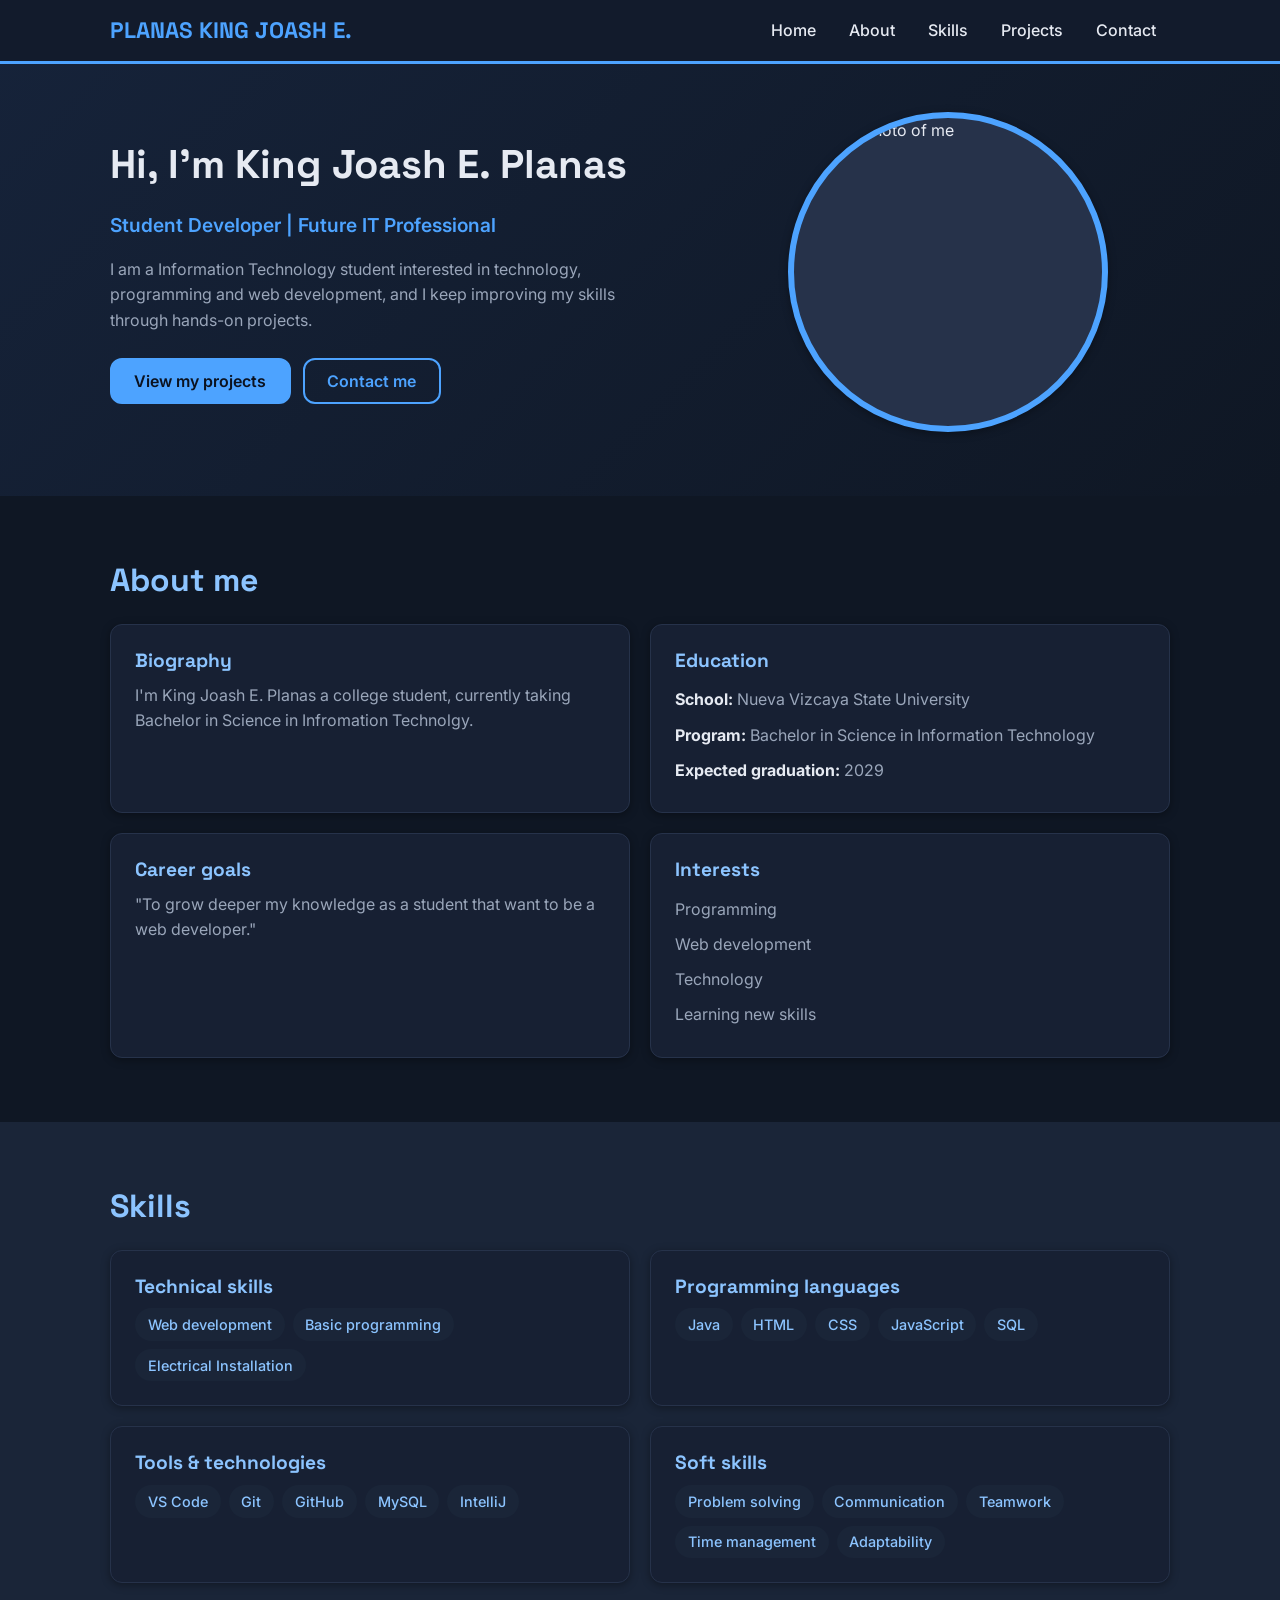
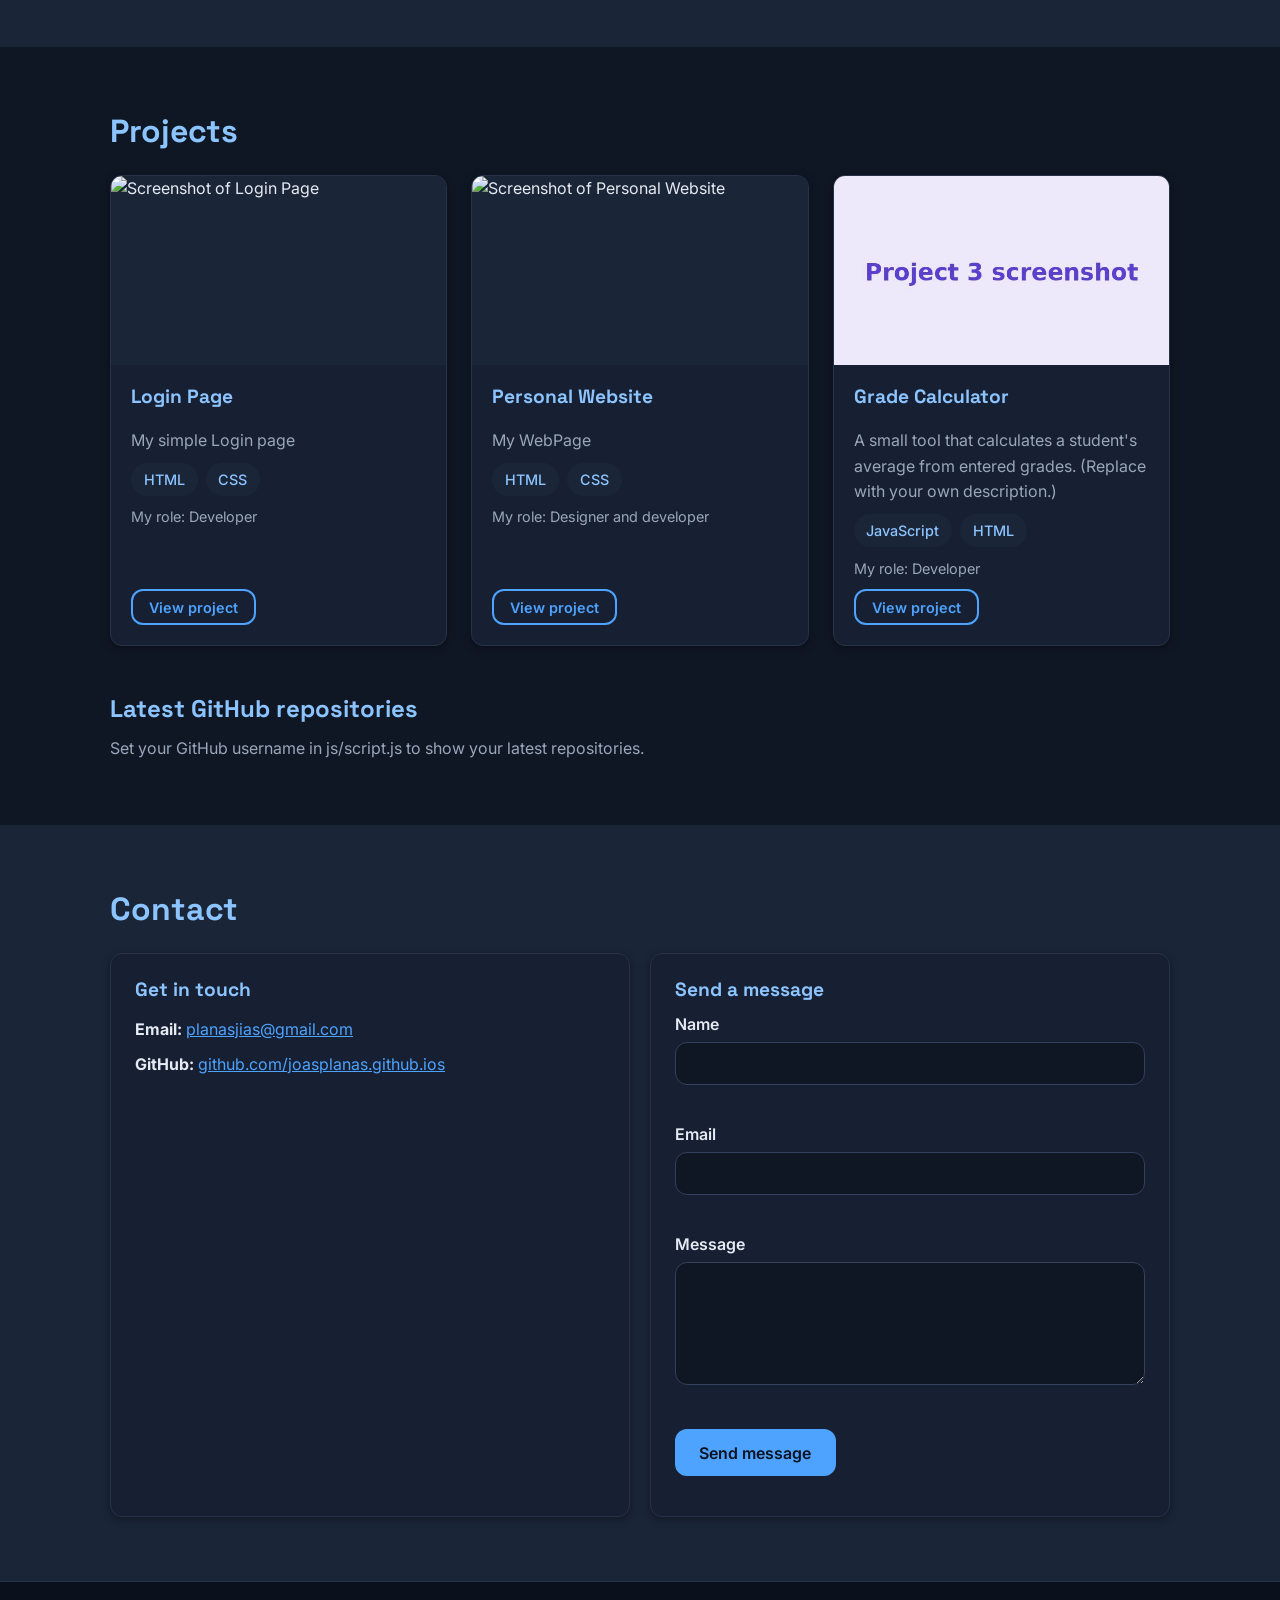
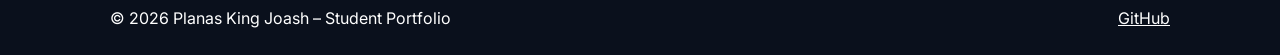
==== index.html @ b7f58247 "First version of my portfolio" ====
<!DOCTYPE html>
<html lang="en">
<head>
  <meta charset="UTF-8">
  <meta name="viewport" content="width=device-width, initial-scale=1.0">
  <title>PLANAS | Student Portfolio</title>
  <meta name="description" content="Student portfolio of [YOUR NAME]: about me, skills, projects, latest GitHub repositories and contact details.">

  <!-- Fonts: one for headings, one for body text (system fonts are used if these cannot load) -->
  <link rel="preconnect" href="https://fonts.googleapis.com">
  <link rel="preconnect" href="https://fonts.gstatic.com" crossorigin>
  <link href="https://fonts.googleapis.com/css2?family=Space+Grotesk:wght@500;600;700&family=Inter:wght@400;500;600&display=swap" rel="stylesheet">
  <link rel="stylesheet" href="css/style.css">
</head>
<body>

  <!-- ============ HEADER / NAVIGATION ============ -->
  <header class="site-header">
    <nav class="navbar container" aria-label="Main navigation">
      <a href="#home" class="logo" aria-label="Go to top of page">PLANAS KING JOASH E.</a>

      <button class="nav-toggle" id="navToggle" aria-expanded="false" aria-controls="navMenu" aria-label="Open menu">
        <span class="bar"></span><span class="bar"></span><span class="bar"></span>
      </button>

      <ul class="nav-menu" id="navMenu">
        <li><a href="#home">Home</a></li>
        <li><a href="#about">About</a></li>
        <li><a href="#skills">Skills</a></li>
        <li><a href="#projects">Projects</a></li>
        <li><a href="#contact">Contact</a></li>
      </ul>
    </nav>
  </header>

  <main>

    <!-- ============ HOME ============ -->
    <section id="home" class="hero">
      <div class="container hero-grid">
        <div class="hero-text">
          <h1>Hi, I'm King Joash E. Planas</h1>
          <p class="tagline">Student Developer | Future IT Professional</p>
          <p class="intro">
            I am a Information Technology student interested in technology, programming and web
            development, and I keep improving my skills through hands-on projects.
          </p>
          <div class="hero-buttons">
            <a href="#projects" class="btn btn-primary">View my projects</a>
            <a href="#contact" class="btn btn-outline">Contact me</a>
          </div>
        </div>

        <div class="hero-photo">
          <!-- Put your photo at images/profile.jpg (under 500 KB) -->
          <img src="C:\Users\LENOVO\Pictures\Camera Roll\Messenger_creation_1019975E-A663-4988-AFBF-6A23C6EF9F8F.jpeg" alt="Profile photo of me" width="320" height="320">
        </div>
      </div>
    </section>

    <!-- ============ ABOUT ============ -->
    <section id="about" class="section">
      <div class="container">
        <h2>About me</h2>
        <div class="about-grid">
          <article class="card">
            <h3>Biography</h3>
            <p>I'm King Joash E. Planas a college student, currently taking Bachelor in Science in Infromation Technolgy. </p>
          </article>
          <article class="card">
            <h3>Education</h3>
            <ul class="plain-list">
              <li><strong>School:</strong> Nueva Vizcaya State University</li>
              <li><strong>Program:</strong> Bachelor in Science in Information Technology</li>
              <li><strong>Expected graduation:</strong> 2029</li>
            </ul>
          </article>
          <article class="card">
            <h3>Career goals</h3>
            <p>"To grow deeper my knowledge as a student that want to be a web developer."</p>
          </article>
          <article class="card">
            <h3>Interests</h3>
            <ul class="plain-list">
              <li>Programming</li>
              <li>Web development</li>
              <li>Technology</li>
              <li>Learning new skills</li>
            </ul>
          </article>
        </div>
      </div>
    </section>

    <!-- ============ SKILLS ============ -->
    <section id="skills" class="section section-alt">
      <div class="container">
        <h2>Skills</h2>
        <div class="skills-grid">
          <article class="card">
            <h3>Technical skills</h3>
            <ul class="badges">
              <li>Web development</li>
              <li>Basic programming</li>
              <li>Electrical Installation</li>
            </ul>
          </article>
          <article class="card">
            <h3>Programming languages</h3>
            <ul class="badges">
              <li>Java</li>
              <li>HTML</li>
              <li>CSS</li>
              <li>JavaScript</li>
              <li>SQL</li>
            </ul>
          </article>
          <article class="card">
            <h3>Tools &amp; technologies</h3>
            <ul class="badges">
              <li>VS Code</li>
              <li>Git</li>
              <li>GitHub</li>
              <li>MySQL</li>
              <li>IntelliJ</li>
            </ul>
          </article>
          <article class="card">
            <h3>Soft skills</h3>
            <ul class="badges">
              <li>Problem solving</li>
              <li>Communication</li>
              <li>Teamwork</li>
              <li>Time management</li>
              <li>Adaptability</li>
            </ul>
          </article>
        </div>
      </div>
    </section>

    <!-- ============ PROJECTS ============ -->
    <section id="projects" class="section">
      <div class="container">
        <h2>Projects</h2>

        <!-- Cards are generated by js/script.js from data/projects.json -->
        <div id="projectsGrid" class="projects-grid" aria-live="polite">
          <p class="status-message">Loading projects...</p>
        </div>

        <h3 class="subheading">Latest GitHub repositories</h3>
        <!-- Filled by js/script.js using the GitHub REST API -->
        <ul id="repoList" class="repo-list" aria-live="polite">
          <li class="status-message">Loading repositories...</li>
        </ul>
      </div>
    </section>

    <!-- ============ CONTACT ============ -->
    <section id="contact" class="section section-alt">
      <div class="container">
        <h2>Contact</h2>
        <div class="contact-grid">

          <div class="card">
            <h3>Get in touch</h3>
            <ul class="plain-list">
              <li><strong>Email:</strong> <a href="mailto:your.email@example.com">planasjias@gmail.com</a></li>
              <li><strong>GitHub:</strong> <a href="https://github.com/YOUR-GITHUB-USERNAME" target="_blank" rel="noopener">github.com/joasplanas.github.ios
              </a></li>
            </ul>
          </div>

          <form class="card" id="contactForm" novalidate>
            <h3>Send a message</h3>

            <div class="form-group">
              <label for="name">Name</label>
              <input type="text" id="name" name="name" autocomplete="name">
              <span class="error" id="nameError" role="alert"></span>
            </div>

            <div class="form-group">
              <label for="email">Email</label>
              <input type="email" id="email" name="email" autocomplete="email">
              <span class="error" id="emailError" role="alert"></span>
            </div>

            <div class="form-group">
              <label for="message">Message</label>
              <textarea id="message" name="message" rows="5"></textarea>
              <span class="error" id="messageError" role="alert"></span>
            </div>

            <button type="submit" class="btn btn-primary">Send message</button>
            <p class="form-success" id="formSuccess" role="status"></p>
          </form>

        </div>
      </div>
    </section>

  </main>

  <!-- ============ FOOTER ============ -->
  <footer class="site-footer">
    <div class="container footer-inner">
      <p>&copy; 2026 Planas King Joash &ndash; Student Portfolio</p>
      <p>
        <a href="https://github.com/YOUR-GITHUB-USERNAME" target="_blank" rel="noopener">GitHub</a>
        
      </p>
    </div>
  </footer>

  <!-- Personal feature: Back to top button -->
  <button id="backToTop" class="back-to-top" aria-label="Back to top">&uarr;</button>

  <script src="js/script.js"></script>
</body>
</html>
---- css/style.css ----
/* =========================================================
   Student Portfolio - style.css
   Theme: Midnight dark mode: navy page with sky-blue accents. Change colors in :root below.
   ========================================================= */

/* ---------- 1. Color theme and fonts (CSS variables) ---------- */
:root {
  --primary: #4DA3FF;
  --primary-dark: #8CC4FF;
  --lavender: #1A2538;
  --background: #0F1724;
  --surface: #172033;
  --text: #E6EAF2;
  --muted: #9AA6BA;
  --border: #26324A;

  --font-heading: "Space Grotesk", "Segoe UI", sans-serif;
  --font-body: "Inter", "Segoe UI", Arial, sans-serif;

  --radius: 12px;
  --shadow: 0 2px 8px rgba(0, 0, 0, 0.35);
  --nav-height: 64px;
}

/* ---------- 2. Base styles ---------- */
*, *::before, *::after { box-sizing: border-box; }

html {
  scroll-behavior: smooth;          /* smooth scrolling to sections */
  scroll-padding-top: var(--nav-height);
}

body {
  margin: 0;
  font-family: var(--font-body);
  color: var(--text);
  background: var(--background);
  line-height: 1.6;
  overflow-x: hidden;
}

img { max-width: 100%; height: auto; display: block; }
a { color: var(--primary); }
a:hover { color: var(--primary-dark); }

h1, h2, h3 { font-family: var(--font-heading); line-height: 1.25; margin: 0 0 0.5em; }
h1 { font-size: 2.5rem; }
h2 { font-size: 2rem; margin-bottom: 1.5rem; color: var(--primary-dark); }
h3 { font-size: 1.2rem; }

.container { width: 100%; max-width: 1100px; margin: 0 auto; padding: 0 1.25rem; }

/* Visible keyboard focus */
a:focus-visible, button:focus-visible, input:focus-visible, textarea:focus-visible {
  outline: 3px solid var(--primary);
  outline-offset: 2px;
}

/* ---------- 3. Navigation (Flexbox) ---------- */
.site-header {
  position: fixed;                 /* stays visible while scrolling */
  top: 0; left: 0; right: 0;
  height: var(--nav-height);
  background: var(--surface);
  border-bottom: 3px solid var(--primary);
  z-index: 100;
}

.navbar {
  height: 100%;
  display: flex;
  align-items: center;
  justify-content: space-between;  /* logo left, links right */
}

.logo {
  font-family: var(--font-heading);
  font-weight: 700;
  font-size: 1.4rem;
  color: var(--primary);
  text-decoration: none;
}

.nav-menu { display: flex; gap: 0.25rem; list-style: none; margin: 0; padding: 0; }

.nav-menu a {
  display: block;
  padding: 0.5rem 0.9rem;
  color: var(--text);
  text-decoration: none;
  font-weight: 500;
  border-radius: var(--radius);
  transition: background 0.2s, color 0.2s;
}
.nav-menu a:hover { background: var(--lavender); color: var(--primary-dark); }

/* Hamburger button (hidden on desktop) */
.nav-toggle {
  display: none;
  background: none;
  border: 0;
  padding: 0.5rem;
  cursor: pointer;
}
.nav-toggle .bar {
  display: block;
  width: 24px; height: 3px;
  margin: 5px 0;
  background: var(--primary-dark);
  border-radius: 2px;
}

/* ---------- 4. Hero (Home) ---------- */
.hero {
  padding: calc(var(--nav-height) + 3rem) 0 4rem;
  background: var(--lavender);
}
.hero-grid {
  display: grid;
  grid-template-columns: 1.3fr 1fr;
  gap: 2.5rem;
  align-items: center;
}
.tagline { font-size: 1.2rem; font-weight: 600; color: var(--primary); margin: 0 0 1rem; }
.intro { color: var(--muted); max-width: 52ch; margin-bottom: 1.5rem; }
.hero-buttons { display: flex; flex-wrap: wrap; gap: 0.75rem; }

.hero-photo img {
  width: 100%;
  max-width: 320px;
  aspect-ratio: 1 / 1;
  object-fit: cover;
  margin: 0 auto;
  border-radius: 50%;
  border: 6px solid var(--surface);
  box-shadow: var(--shadow);
  background: var(--border);
}

/* ---------- 5. Buttons ---------- */
.btn {
  display: inline-block;
  padding: 0.7rem 1.4rem;
  font: 600 1rem var(--font-body);
  text-decoration: none;
  border: 2px solid var(--primary);
  border-radius: var(--radius);
  cursor: pointer;
  transition: background 0.2s, color 0.2s;
}
.btn-primary { background: var(--primary); color: #fff; }
.btn-primary:hover { background: var(--primary-dark); border-color: var(--primary-dark); color: #fff; }
.btn-outline { background: transparent; color: var(--primary); }
.btn-outline:hover { background: var(--primary); color: #fff; }

/* ---------- 6. Sections and cards ---------- */
.section { padding: 4rem 0; }
.section-alt { background: var(--lavender); }

.card {
  background: var(--surface);
  border: 1px solid var(--border);
  border-radius: var(--radius);
  box-shadow: var(--shadow);
  padding: 1.5rem;
}
.card h3 { color: var(--primary-dark); }
.card p { margin: 0; color: var(--muted); }

.plain-list { list-style: none; margin: 0; padding: 0; }
.plain-list li { padding: 0.3rem 0; color: var(--muted); }
.plain-list strong { color: var(--text); }

/* About + Skills grids (CSS Grid) */
.about-grid, .skills-grid, .contact-grid {
  display: grid;
  grid-template-columns: repeat(2, 1fr);
  gap: 1.25rem;
}

/* Skill badges */
.badges { list-style: none; margin: 0; padding: 0; display: flex; flex-wrap: wrap; gap: 0.5rem; }
.badges li {
  padding: 0.3rem 0.8rem;
  background: var(--lavender);
  color: var(--primary-dark);
  border-radius: 999px;
  font-size: 0.9rem;
  font-weight: 500;
}

/* ---------- 7. Projects ---------- */
.projects-grid {
  display: grid;
  grid-template-columns: repeat(3, 1fr);   /* desktop: 3 columns */
  gap: 1.5rem;
}

.project-card { display: flex; flex-direction: column; padding: 0; overflow: hidden; }
.project-card img {
  width: 100%;
  aspect-ratio: 16 / 9;
  object-fit: cover;
  background: var(--lavender);
}
.project-body { padding: 1.25rem; display: flex; flex-direction: column; gap: 0.6rem; flex: 1; }
.project-role { font-size: 0.9rem; color: var(--muted); }
.project-body .btn { align-self: flex-start; margin-top: auto; padding: 0.45rem 1rem; font-size: 0.9rem; }

.subheading { margin-top: 3rem; color: var(--primary-dark); font-size: 1.5rem; }

.repo-list { list-style: none; margin: 0; padding: 0; display: grid; gap: 0.75rem; }
.repo-item {
  display: flex;
  flex-wrap: wrap;
  align-items: center;
  justify-content: space-between;
  gap: 0.5rem;
  padding: 1rem 1.25rem;
  background: var(--surface);
  border: 1px solid var(--border);
  border-left: 4px solid var(--primary);
  border-radius: var(--radius);
}
.repo-item a { font-weight: 600; overflow-wrap: anywhere; }
.repo-lang { color: var(--muted); font-size: 0.9rem; }

.status-message { color: var(--muted); }
.status-message.error {
  padding: 1rem;
  background: #FFF4F4;
  border: 1px solid #E5B4B4;
  border-radius: var(--radius);
  color: #8A1F1F;
}

/* ---------- 8. Contact form ---------- */
.form-group { margin-bottom: 1rem; }
label { display: block; font-weight: 600; margin-bottom: 0.3rem; }

input, textarea {
  width: 100%;
  padding: 0.65rem 0.8rem;
  font: 1rem var(--font-body);
  border: 1px solid #33415C;
  border-radius: var(--radius);
  background: #fff;
}
textarea { resize: vertical; }
input.invalid, textarea.invalid { border-color: #B3261E; }

.error { display: block; min-height: 1.2em; margin-top: 0.25rem; font-size: 0.875rem; color: #B3261E; }
.form-success { margin-top: 1rem !important; font-weight: 600; color: #1E6B3A !important; }

/* ---------- 9. Footer ---------- */
.site-footer { background: var(--primary-dark); color: #fff; padding: 1.5rem 0; }
.footer-inner { display: flex; flex-wrap: wrap; justify-content: space-between; gap: 0.5rem; }
.footer-inner p { margin: 0; }
.site-footer a { color: #fff; }

/* ---------- 10. Back to top button (personal feature) ---------- */
.back-to-top {
  position: fixed;
  right: 1.25rem; bottom: 1.25rem;
  width: 44px; height: 44px;
  font-size: 1.3rem;
  color: #fff;
  background: var(--primary);
  border: 0;
  border-radius: 50%;
  box-shadow: var(--shadow);
  cursor: pointer;
  opacity: 0;
  visibility: hidden;
  transition: opacity 0.3s, visibility 0.3s, background 0.2s;
}
.back-to-top.visible { opacity: 1; visibility: visible; }
.back-to-top:hover { background: var(--primary-dark); }

/* ---------- 11. Responsive design (media queries) ---------- */

/* Tablet: projects in 2 columns */
@media (max-width: 992px) {
  .projects-grid { grid-template-columns: repeat(2, 1fr); }
  h1 { font-size: 2.1rem; }
}

/* Mobile: 1 column + hamburger menu */
@media (max-width: 680px) {
  .projects-grid,
  .about-grid,
  .skills-grid,
  .contact-grid { grid-template-columns: 1fr; }

  .hero-grid { grid-template-columns: 1fr; text-align: center; }
  .hero-photo { order: -1; }
  .hero-photo img { max-width: 220px; }
  .intro { margin-left: auto; margin-right: auto; }
  .hero-buttons { justify-content: center; }

  h1 { font-size: 1.8rem; }
  h2 { font-size: 1.6rem; }
  .section { padding: 3rem 0; }

  .nav-toggle { display: block; }
  .nav-menu {
    display: none;
    position: absolute;
    top: var(--nav-height); left: 0; right: 0;
    flex-direction: column;
    background: var(--surface);
    border-bottom: 3px solid var(--primary);
    padding: 0.5rem 1rem 1rem;
  }
  .nav-menu.open { display: flex; }
}

/* Respect users who prefer less motion */
@media (prefers-reduced-motion: reduce) {
  html { scroll-behavior: auto; }
  * { transition: none !important; }
}

/* ---------- 12. Theme overrides ---------- */
.site-header { background: #121B2C; }
.hero { background: linear-gradient(135deg, #16233A 0%, #0F1724 100%); }
.hero-photo img { border-color: var(--primary); }
.btn-primary, .btn-primary:hover, .btn-outline:hover, .back-to-top { color: #0B1220; }
.btn-primary:hover { background: #8CC4FF; border-color: #8CC4FF; }
input, textarea { background: #0F1724; color: var(--text); border-color: #33415C; }
input::placeholder, textarea::placeholder { color: #7C8AA3; }
.site-footer { background: #0A101C; border-top: 1px solid var(--border); }
.status-message.error { background: #2A1618; border-color: #6B2B2F; color: #F2B8B8; }
.error { color: #F28B82; }
.form-success { color: #7EDC9B !important; }
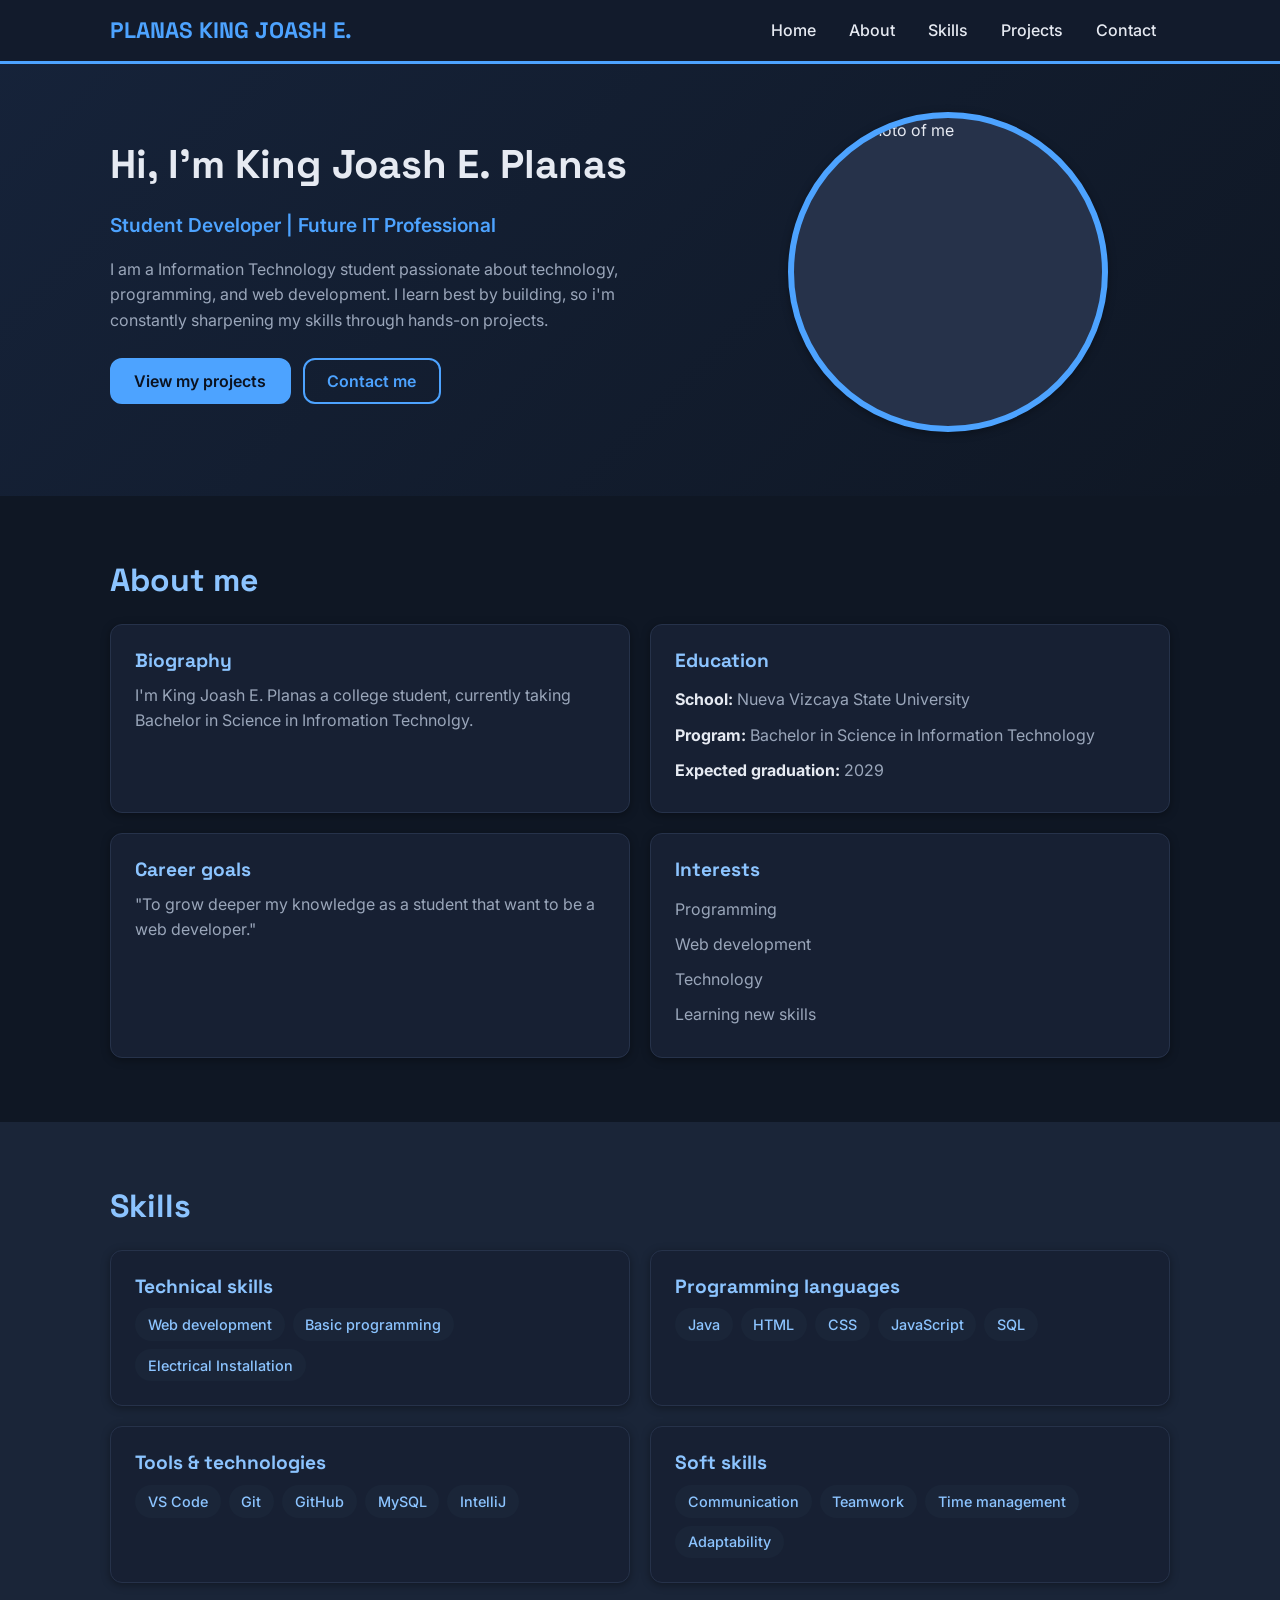
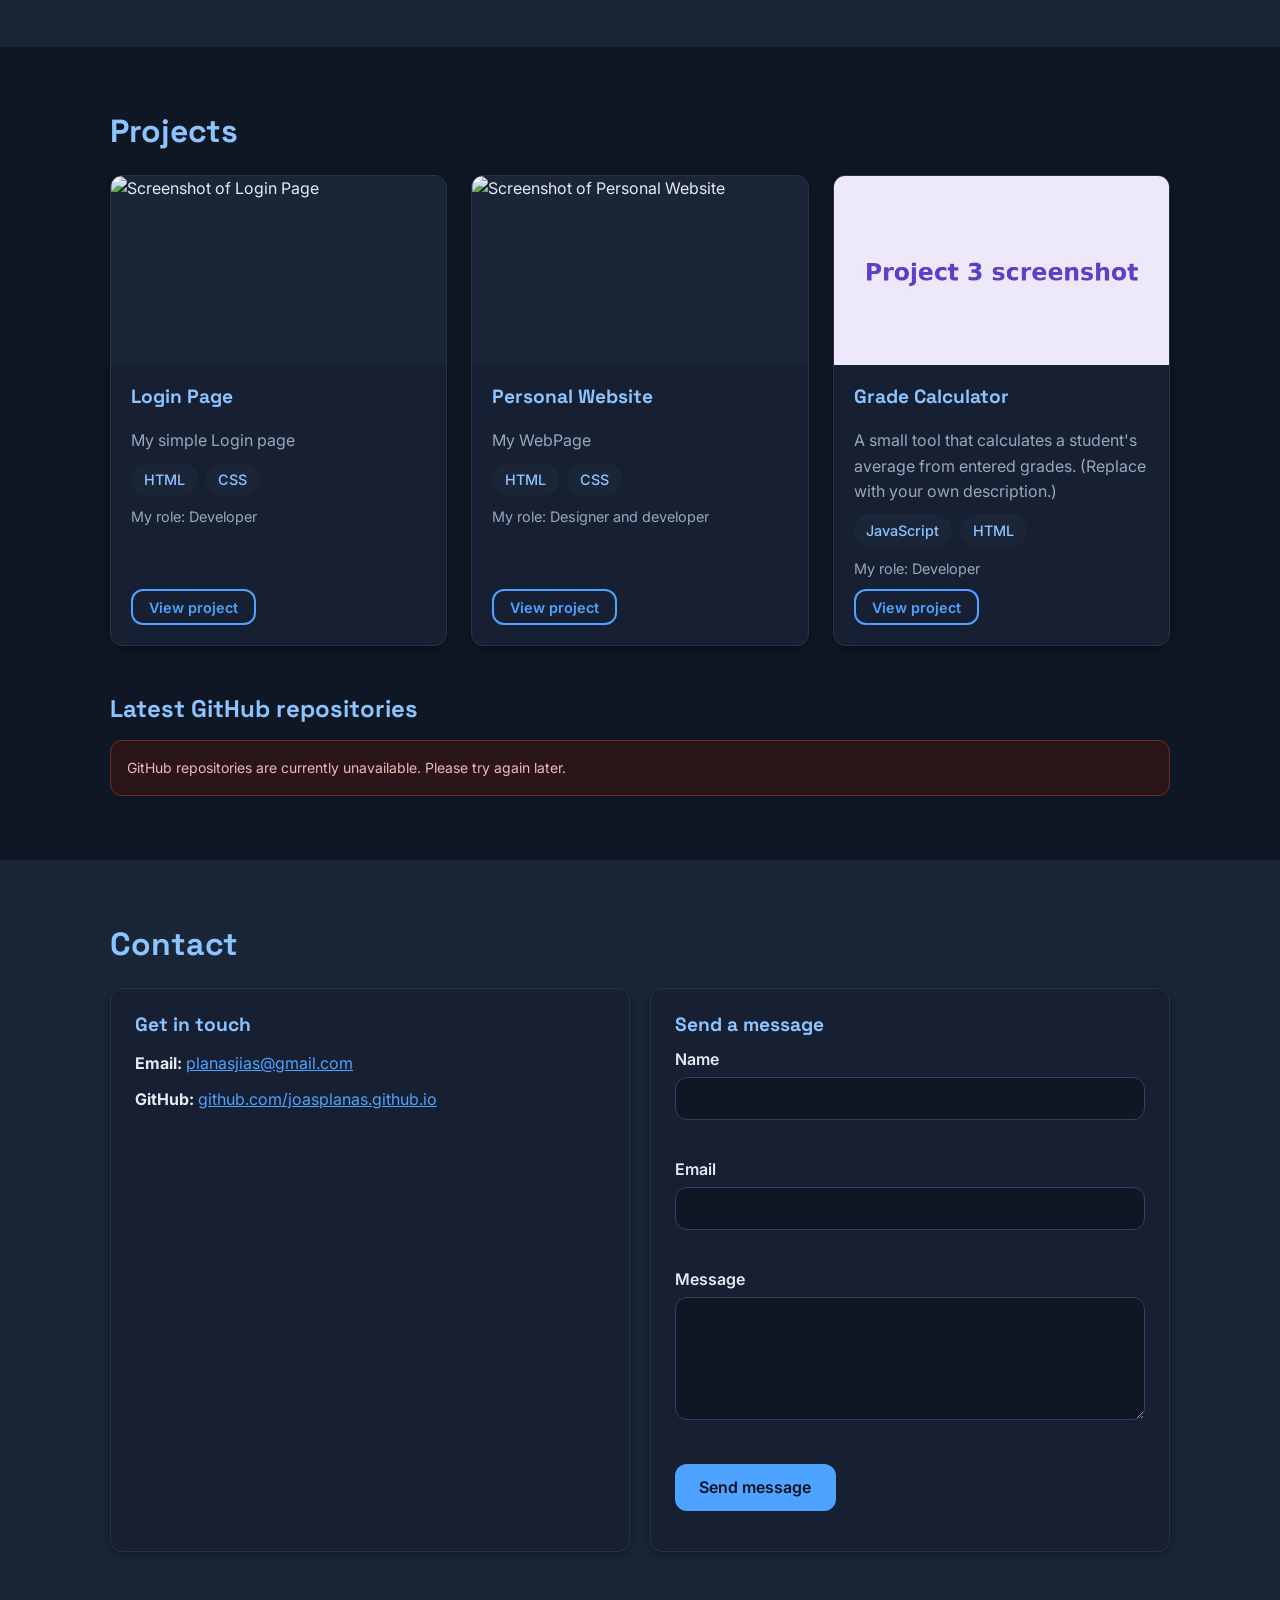
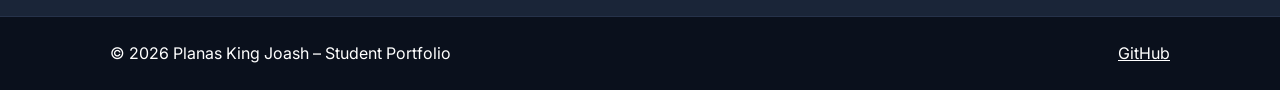
==== commit 7a1c729c: "Update website content" ====
--- a/index.html
+++ b/index.html
@@ -42,8 +42,7 @@
           <h1>Hi, I'm King Joash E. Planas</h1>
           <p class="tagline">Student Developer | Future IT Professional</p>
           <p class="intro">
-            I am a Information Technology student interested in technology, programming and web
-            development, and I keep improving my skills through hands-on projects.
+            I am a Information Technology student passionate about technology, programming, and web development. I learn best by building, so i'm constantly sharpening my skills through hands-on projects.
           </p>
           <div class="hero-buttons">
             <a href="#projects" class="btn btn-primary">View my projects</a>
@@ -53,7 +52,7 @@
 
         <div class="hero-photo">
           <!-- Put your photo at images/profile.jpg (under 500 KB) -->
-          <img src="C:\Users\LENOVO\Pictures\Camera Roll\Messenger_creation_1019975E-A663-4988-AFBF-6A23C6EF9F8F.jpeg" alt="Profile photo of me" width="320" height="320">
+          <img src="profile.jpg" alt="Profile photo of me" width="320" height="320">
         </div>
       </div>
     </section>
@@ -128,7 +127,6 @@
           <article class="card">
             <h3>Soft skills</h3>
             <ul class="badges">
-              <li>Problem solving</li>
               <li>Communication</li>
               <li>Teamwork</li>
               <li>Time management</li>
@@ -166,8 +164,8 @@
           <div class="card">
             <h3>Get in touch</h3>
             <ul class="plain-list">
-              <li><strong>Email:</strong> <a href="mailto:your.email@example.com">planasjias@gmail.com</a></li>
-              <li><strong>GitHub:</strong> <a href="https://github.com/YOUR-GITHUB-USERNAME" target="_blank" rel="noopener">github.com/joasplanas.github.ios
+              <li><strong>Email:</strong> <a href="planasjias@gmail.com">planasjias@gmail.com</a></li>
+              <li><strong>GitHub:</strong> <a href="https://github.com/joasplanas.github.io" target="_blank" rel="noopener">github.com/joasplanas.github.io
               </a></li>
             </ul>
           </div>
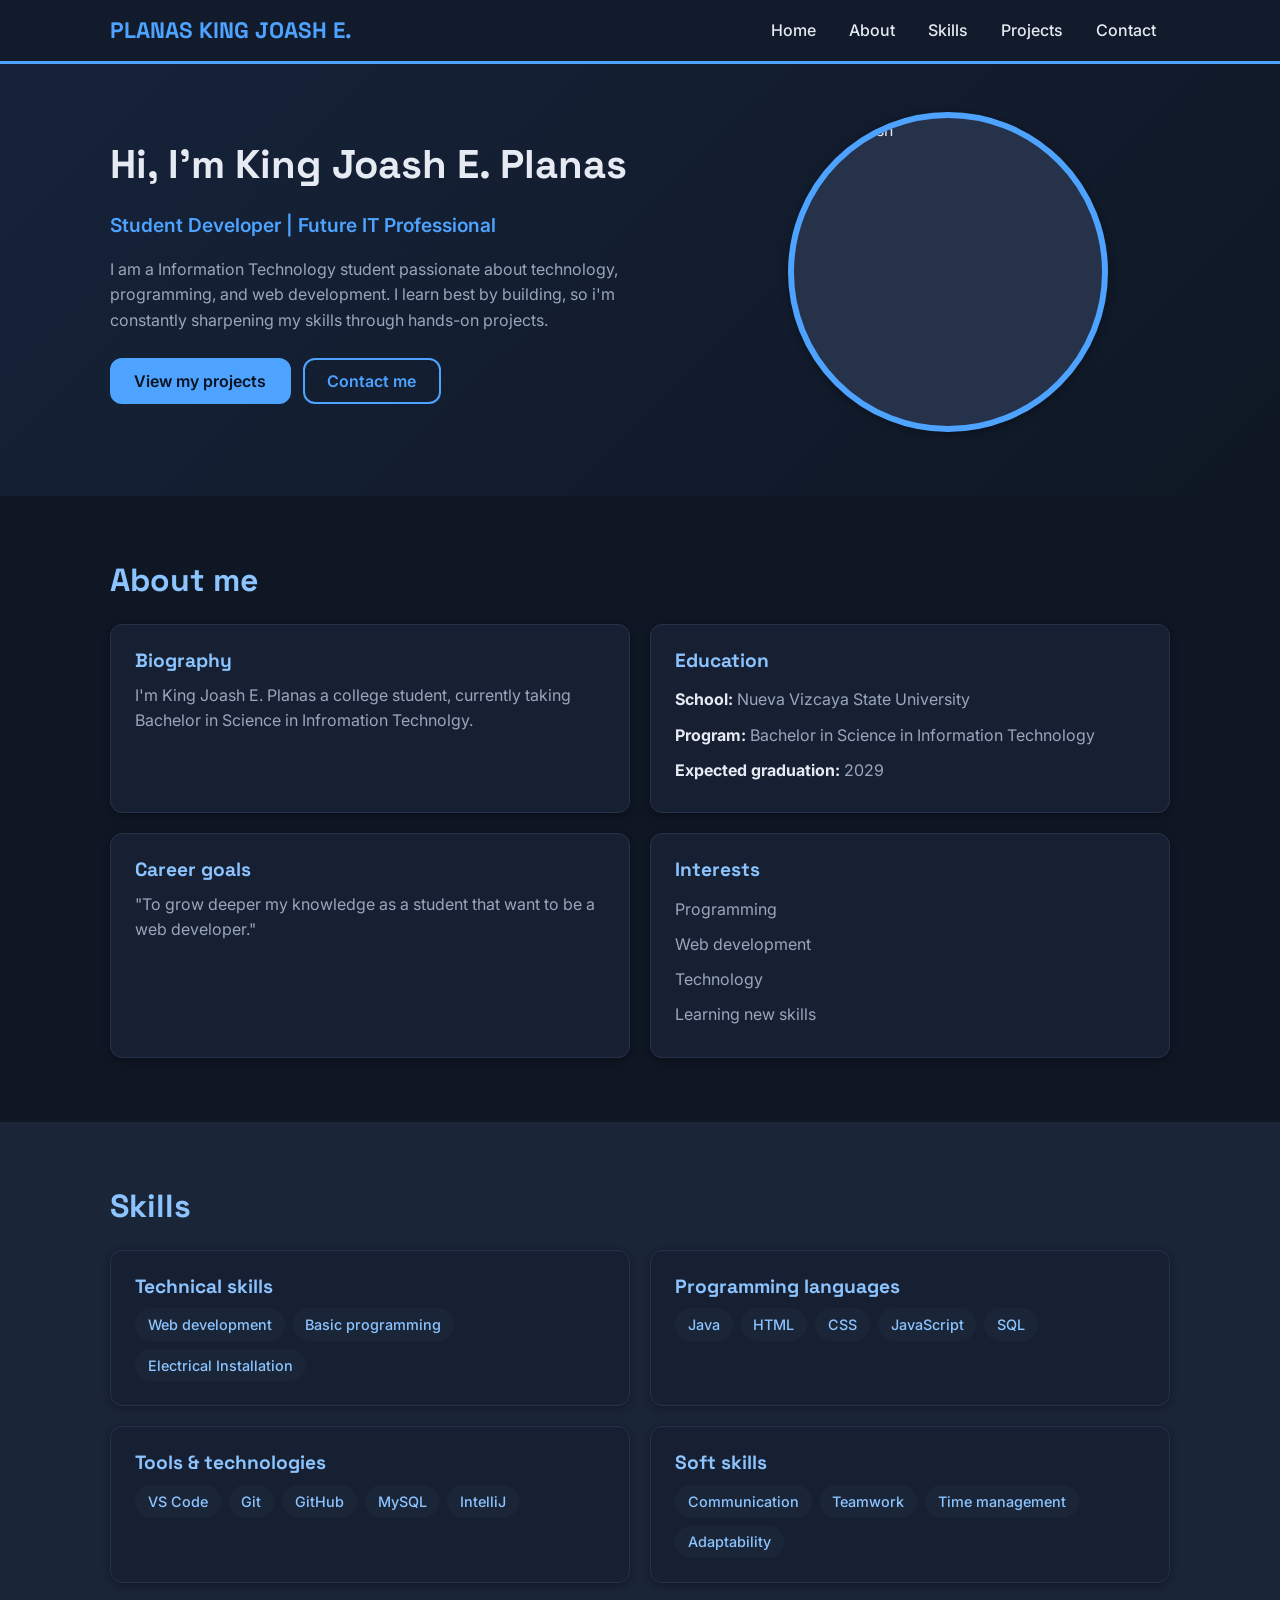
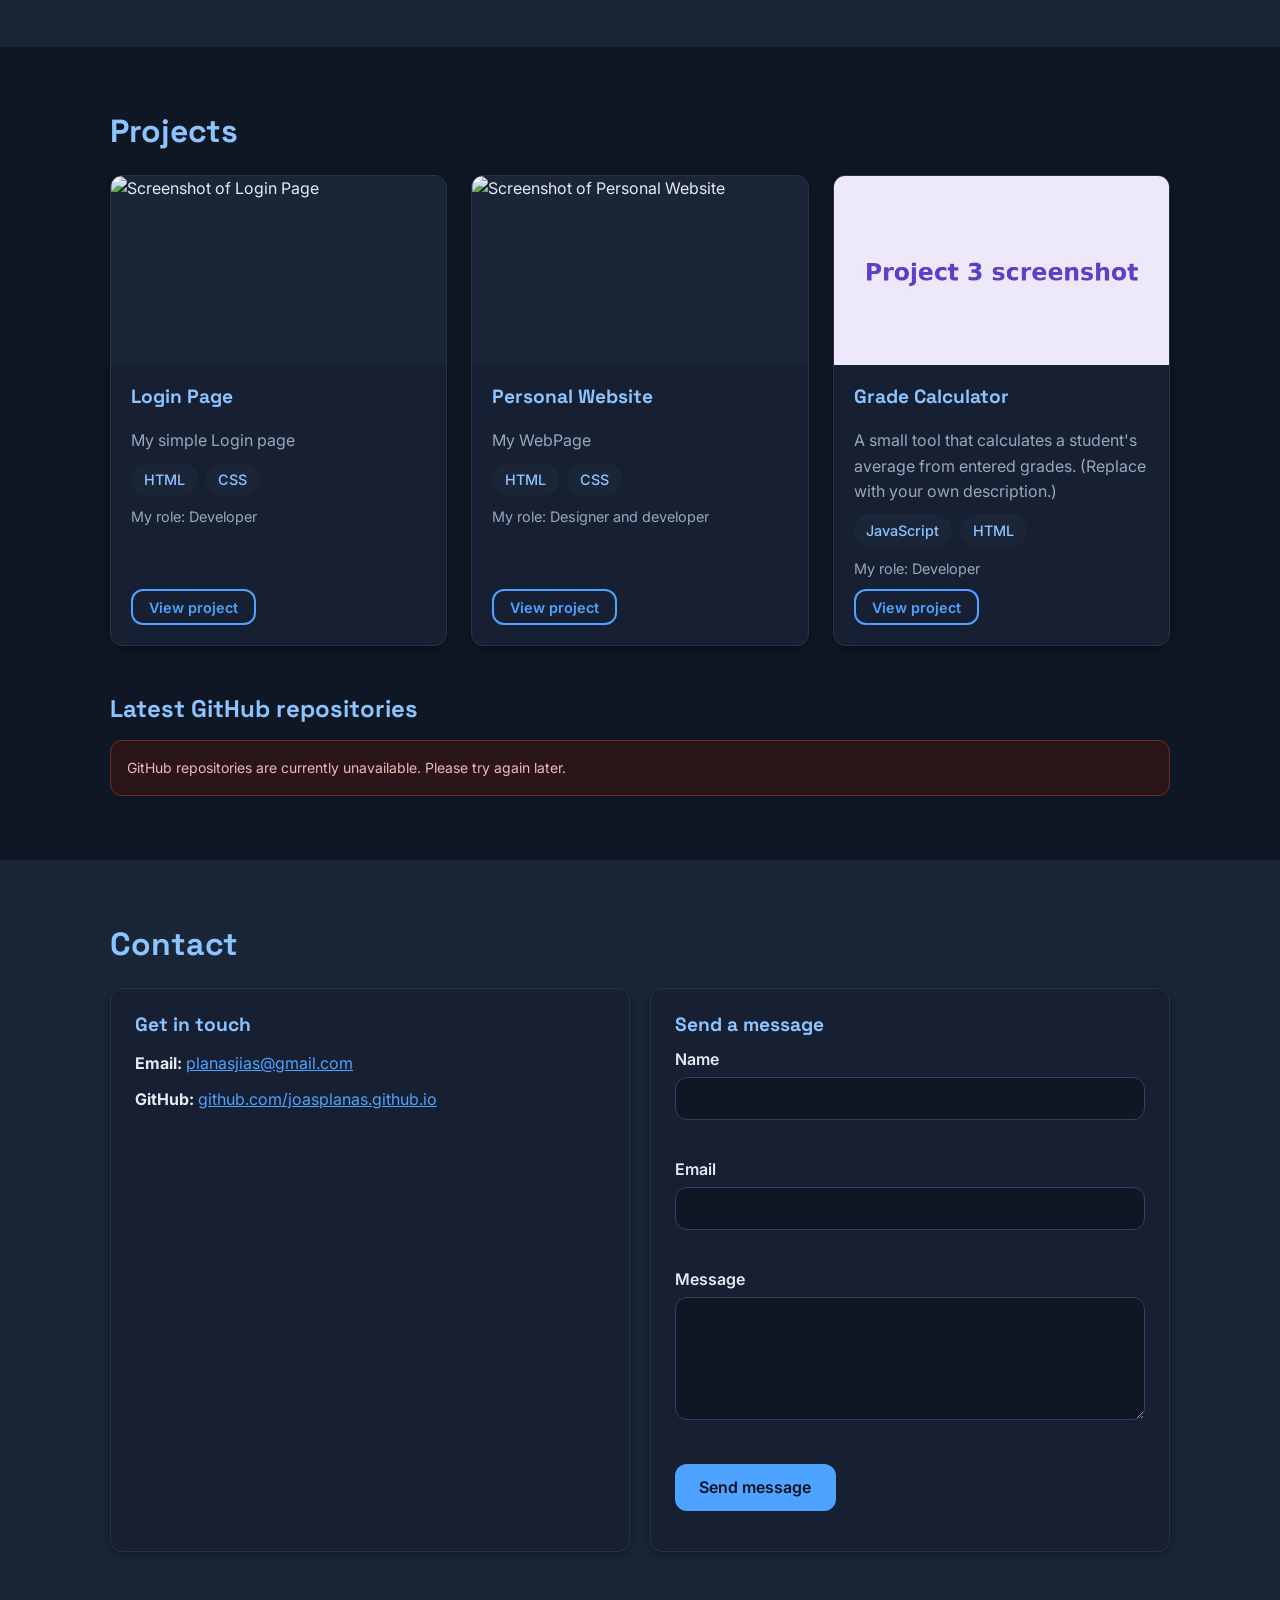
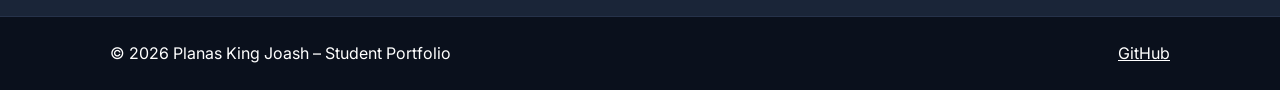
==== commit 6e0e4d40: "Fixed a profile picture path" ====
--- a/index.html
+++ b/index.html
@@ -52,7 +52,7 @@
 
         <div class="hero-photo">
           <!-- Put your photo at images/profile.jpg (under 500 KB) -->
-          <img src="profile.jpg" alt="Profile photo of me" width="320" height="320">
+          <img src="profile.jpeg" alt="King Joash" width="320" height="320">
         </div>
       </div>
     </section>
@@ -206,7 +206,7 @@
     <div class="container footer-inner">
       <p>&copy; 2026 Planas King Joash &ndash; Student Portfolio</p>
       <p>
-        <a href="https://github.com/YOUR-GITHUB-USERNAME" target="_blank" rel="noopener">GitHub</a>
+        <a href="https://github.com/joasplanas" target="_blank" rel="noopener">GitHub</a>
         
       </p>
     </div>
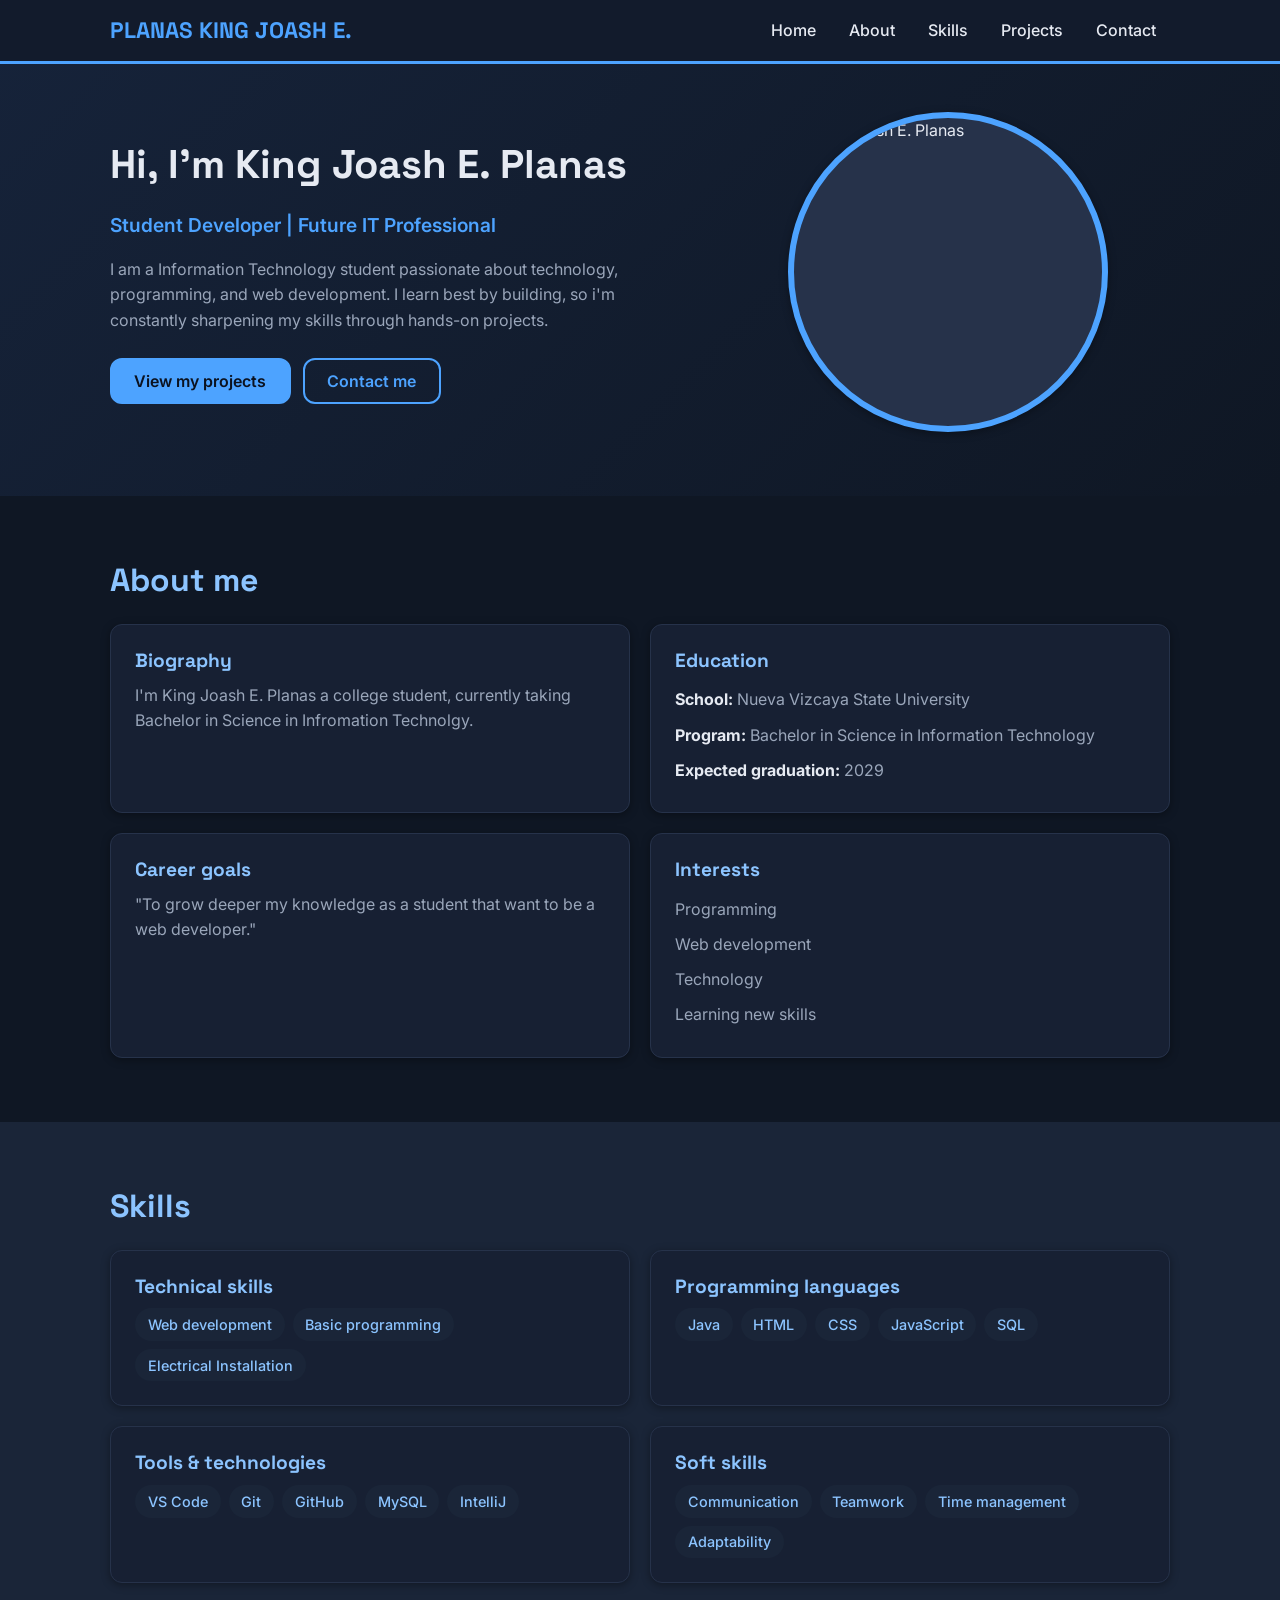
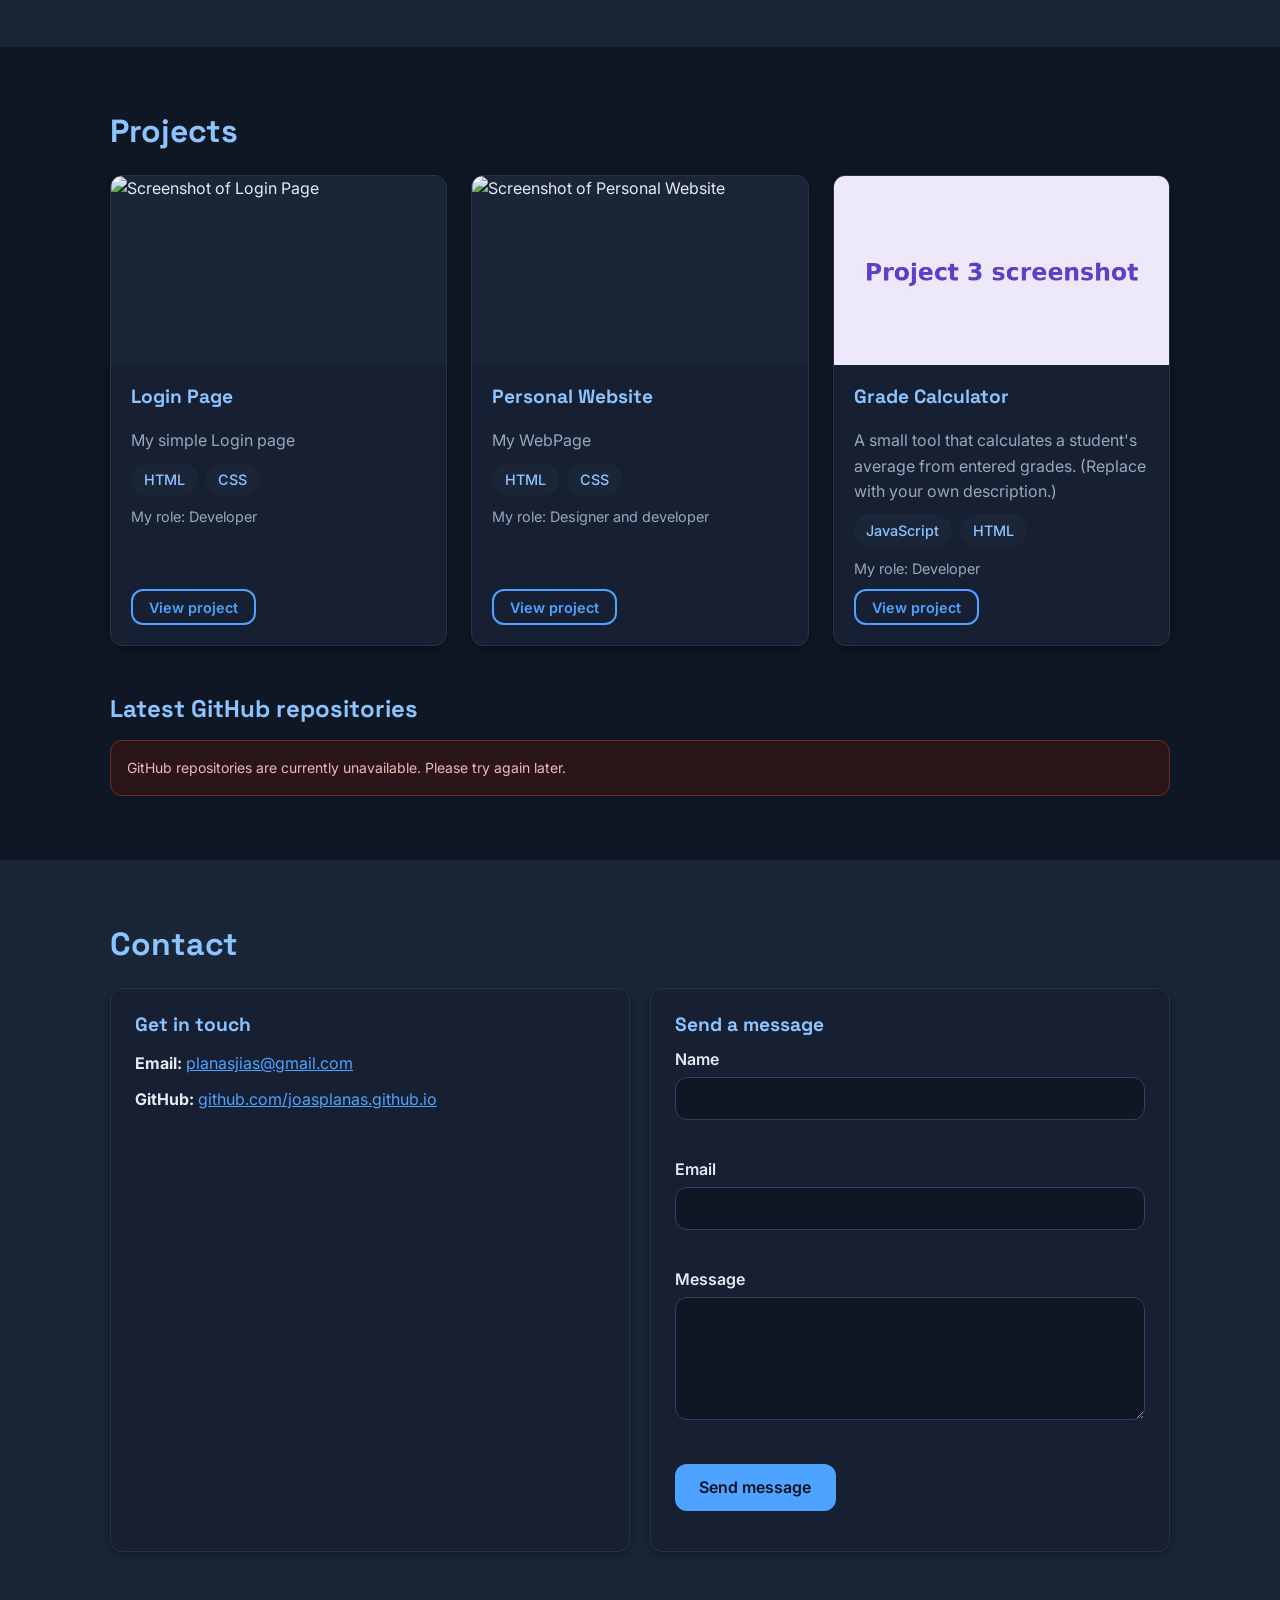
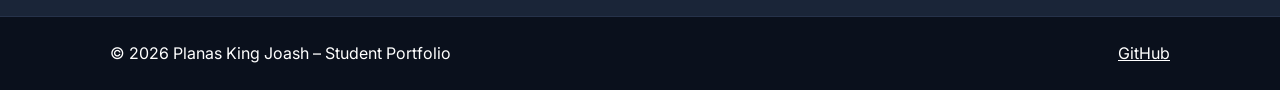
==== commit 4f9c5cc7: "Added profile picture" ====
--- a/index.html
+++ b/index.html
@@ -52,7 +52,7 @@
 
         <div class="hero-photo">
           <!-- Put your photo at images/profile.jpg (under 500 KB) -->
-          <img src="profile.jpeg" alt="King Joash" width="320" height="320">
+          <img src="profile.jpeg" alt="King Joash E. Planas" width="320" height="320">
         </div>
       </div>
     </section>
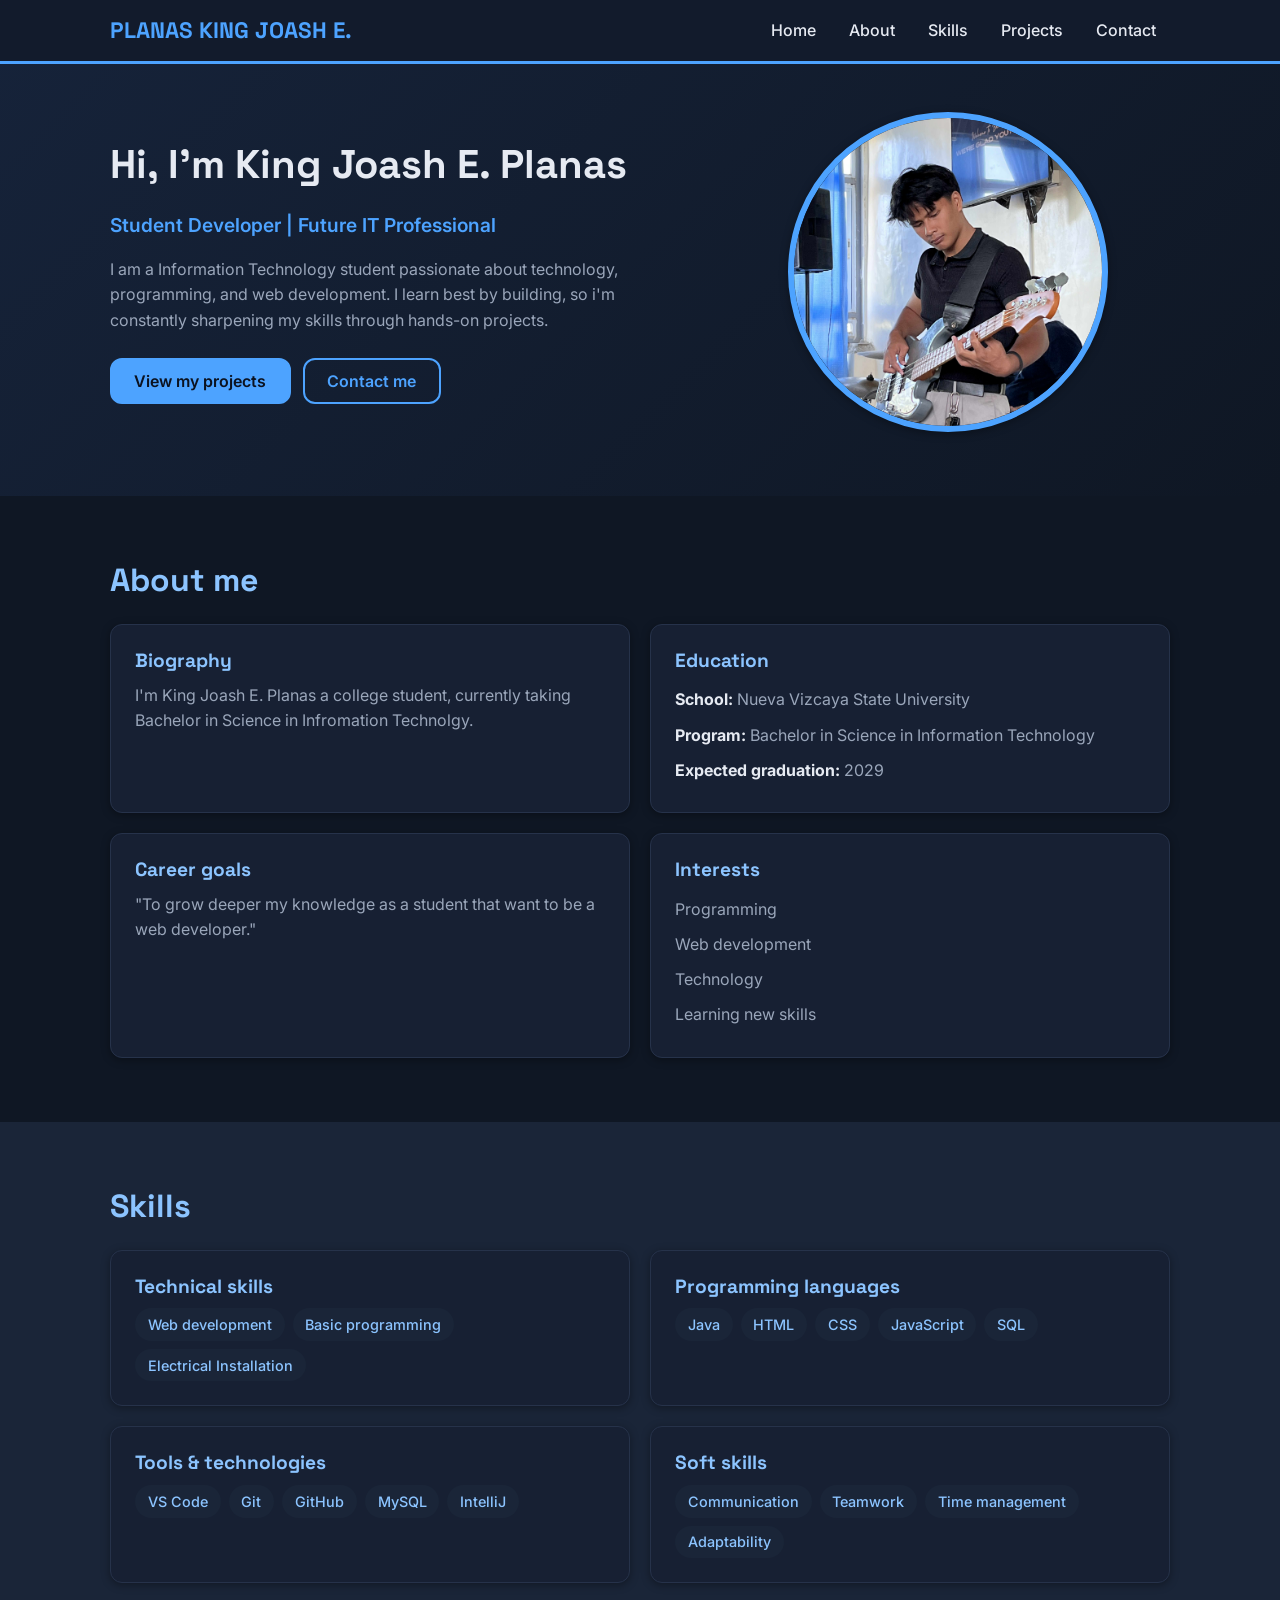
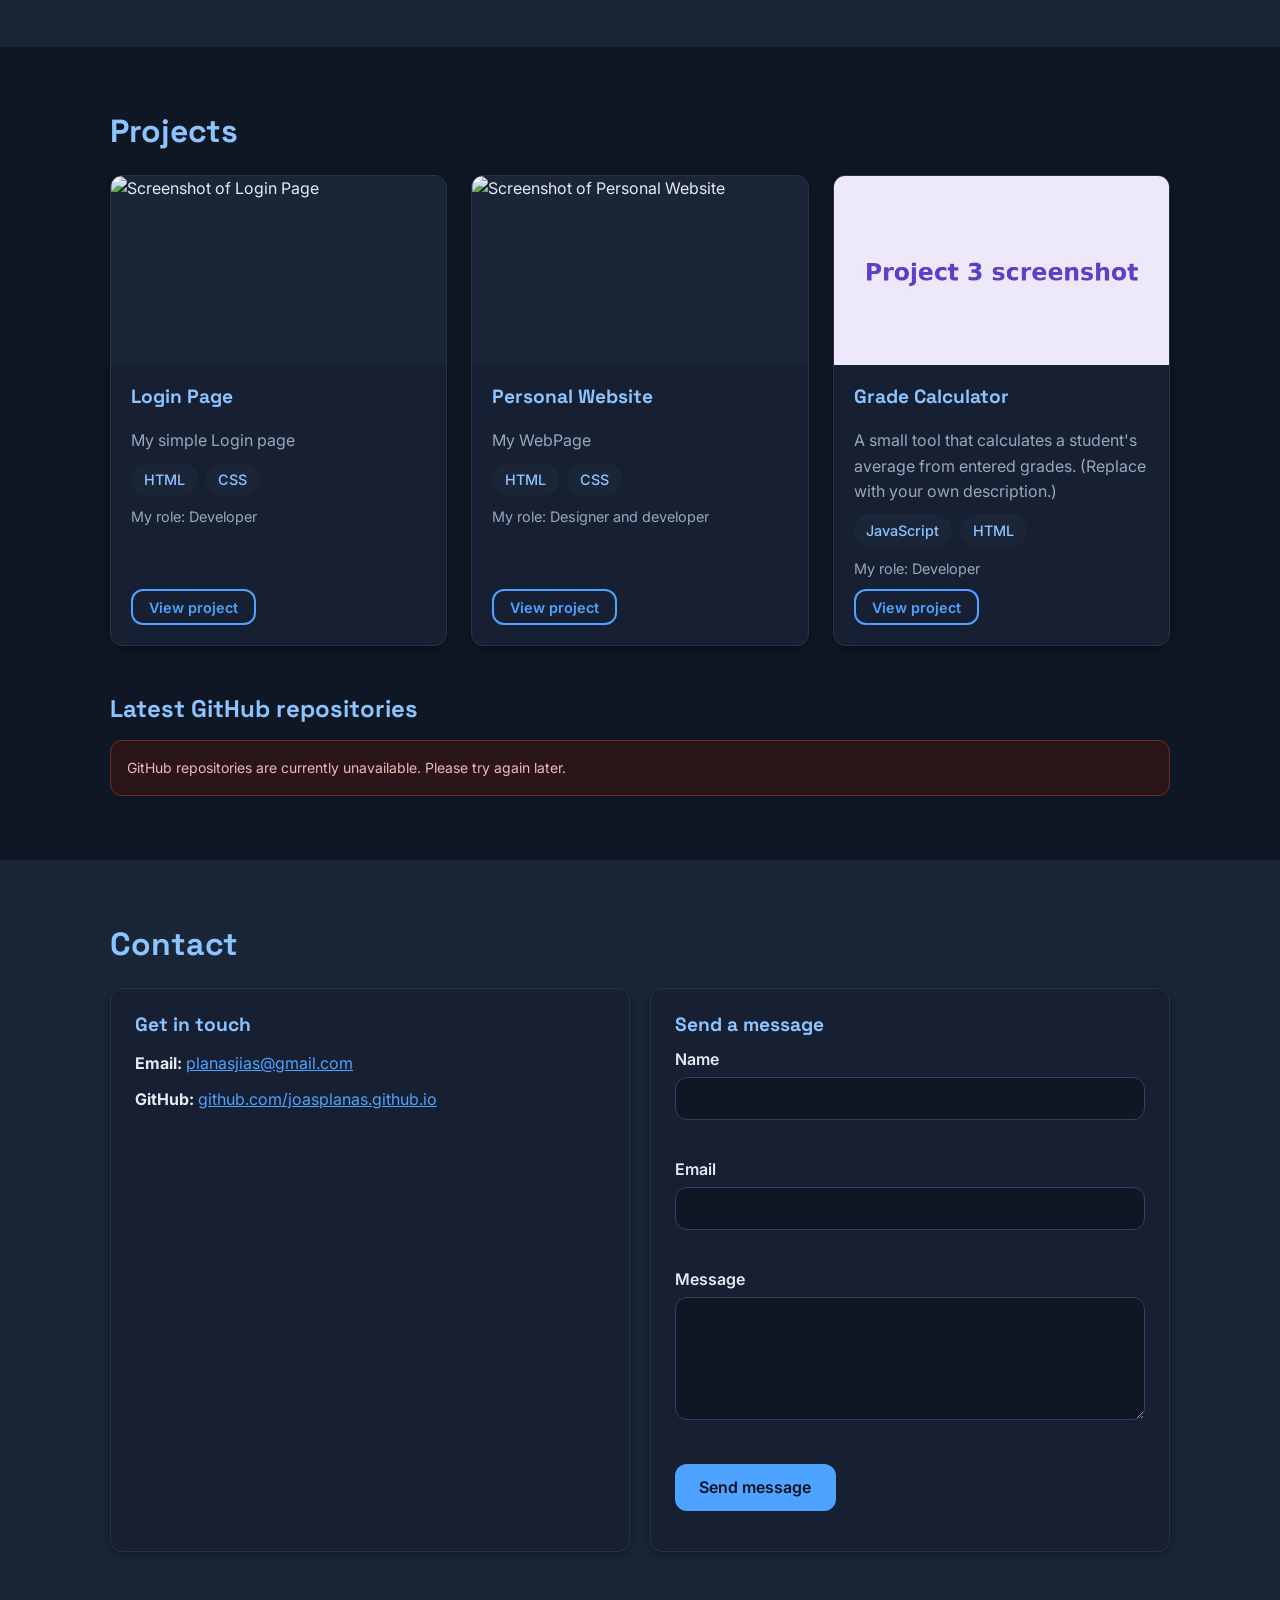
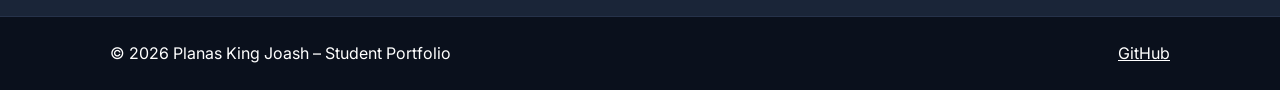
==== commit b9a26d04: "Fixed profile picture code" ====
--- a/index.html
+++ b/index.html
@@ -52,7 +52,7 @@
 
         <div class="hero-photo">
           <!-- Put your photo at images/profile.jpg (under 500 KB) -->
-          <img src="profile.jpeg" alt="King Joash E. Planas" width="320" height="320">
+          <img src="images/profile.jpeg" alt="King Joash E. Planas" width="320" height="320">
         </div>
       </div>
     </section>
